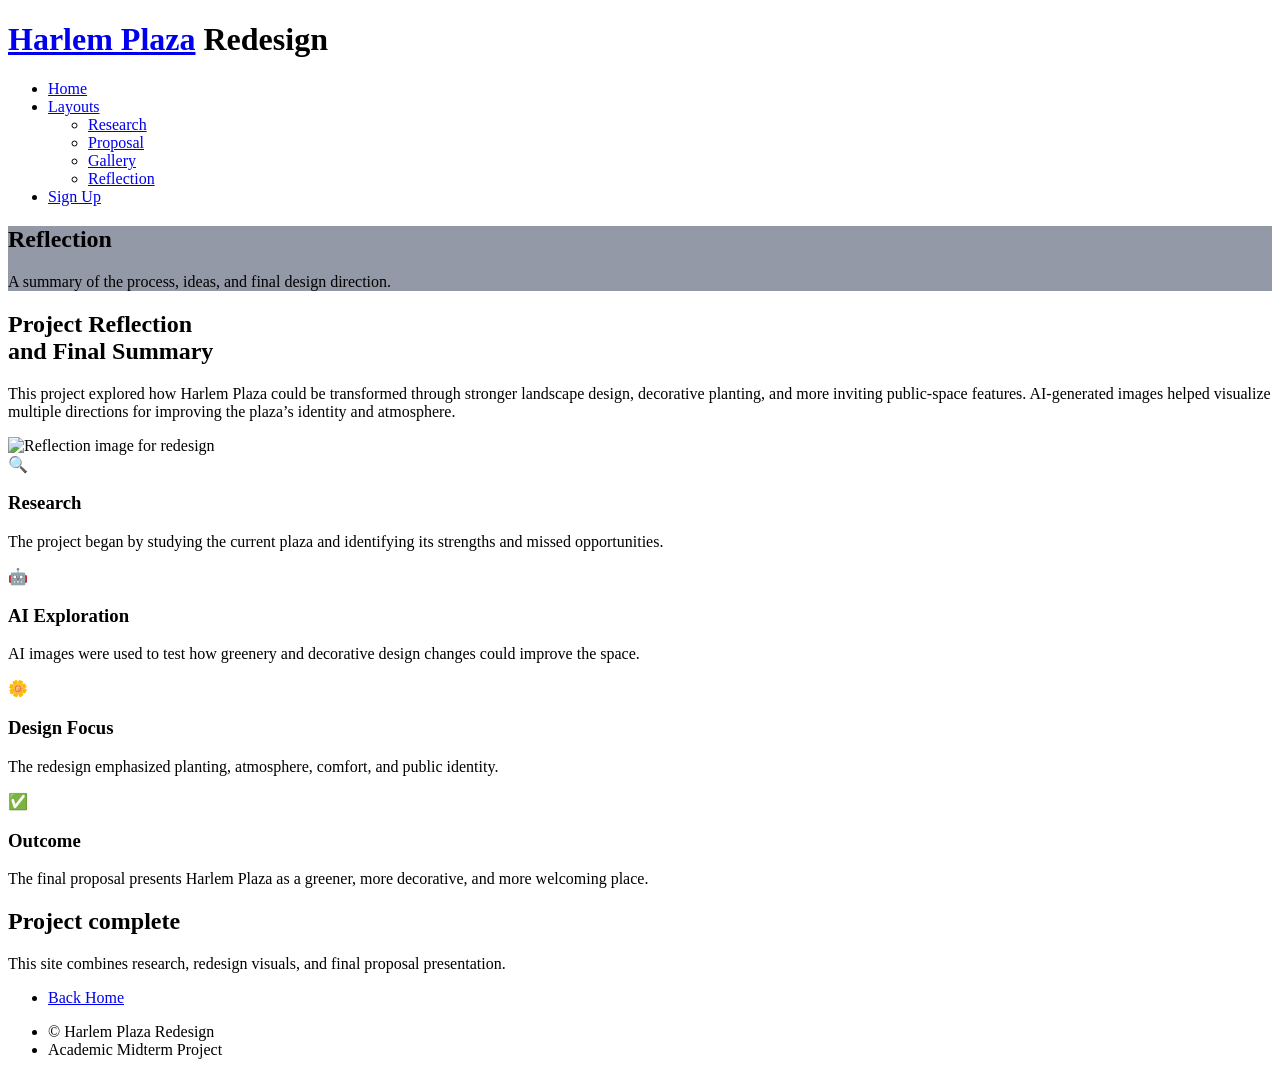
==== contact.html @ 50dc6095 "Add contact.html for project reflection and summary This HTML file outlines the reflection and final" ====
<!DOCTYPE html>
<html lang="en">
<head>
  <meta charset="UTF-8" />
  <meta name="viewport" content="width=device-width, initial-scale=1.0" />
  <title>Reflection | Harlem Plaza Redesign</title>
  <link rel="preconnect" href="https://fonts.googleapis.com">
  <link rel="preconnect" href="https://fonts.gstatic.com" crossorigin>
  <link href="https://fonts.googleapis.com/css2?family=Source+Sans+3:wght@300;400;600;700&display=swap" rel="stylesheet">
  <link rel="stylesheet" href="style.css">
</head>
<body>

  <header id="header" class="alt-header">
    <div class="container nav-container">
      <h1 class="logo dark"><a href="index.html">Harlem Plaza</a> Redesign</h1>
      <nav class="nav dark-nav">
        <ul>
          <li><a href="index.html">Home</a></li>
          <li class="dropdown">
            <a href="#" class="active">Layouts</a>
            <ul class="dropdown-menu">
              <li><a href="research.html">Research</a></li>
              <li><a href="proposal.html">Proposal</a></li>
              <li><a href="gallery.html">Gallery</a></li>
              <li><a href="contact.html">Reflection</a></li>
            </ul>
          </li>
          <li><a href="proposal.html" class="button nav-button dark-outline">Sign Up</a></li>
        </ul>
      </nav>
    </div>
  </header>

  <section class="page-banner" style="background-image: linear-gradient(rgba(39,51,76,0.50), rgba(39,51,76,0.50)), url('images/redesign-2.jpg');">
    <div class="banner-content">
      <h2>Reflection</h2>
      <p>A summary of the process, ideas, and final design direction.</p>
    </div>
  </section>

  <main class="container page-main">

    <section class="box special">
      <header class="major">
        <h2>Project Reflection<br>and Final Summary</h2>
        <p>
          This project explored how Harlem Plaza could be transformed through stronger landscape design,
          decorative planting, and more inviting public-space features. AI-generated images helped visualize
          multiple directions for improving the plaza’s identity and atmosphere.
        </p>
      </header>
      <span class="image featured">
        <img src="images/redesign-1.jpg" alt="Reflection image for redesign">
      </span>
    </section>

    <section class="box special features">
      <div class="features-row">
        <section>
          <span class="icon major accent1">🔍</span>
          <h3>Research</h3>
          <p>The project began by studying the current plaza and identifying its strengths and missed opportunities.</p>
        </section>
        <section>
          <span class="icon major accent2">🤖</span>
          <h3>AI Exploration</h3>
          <p>AI images were used to test how greenery and decorative design changes could improve the space.</p>
        </section>
      </div>
      <div class="features-row">
        <section>
          <span class="icon major accent3">🌼</span>
          <h3>Design Focus</h3>
          <p>The redesign emphasized planting, atmosphere, comfort, and public identity.</p>
        </section>
        <section>
          <span class="icon major accent4">✅</span>
          <h3>Outcome</h3>
          <p>The final proposal presents Harlem Plaza as a greener, more decorative, and more welcoming place.</p>
        </section>
      </div>
    </section>

  </main>

  <section id="cta">
    <h2>Project complete</h2>
    <p>This site combines research, redesign visuals, and final proposal presentation.</p>
    <ul class="actions special">
      <li><a href="index.html" class="button cta-button">Back Home</a></li>
    </ul>
  </section>

  <footer id="footer">
    <ul class="copyright">
      <li>&copy; Harlem Plaza Redesign</li>
      <li>Academic Midterm Project</li>
    </ul>
  </footer>

</body>
</html>
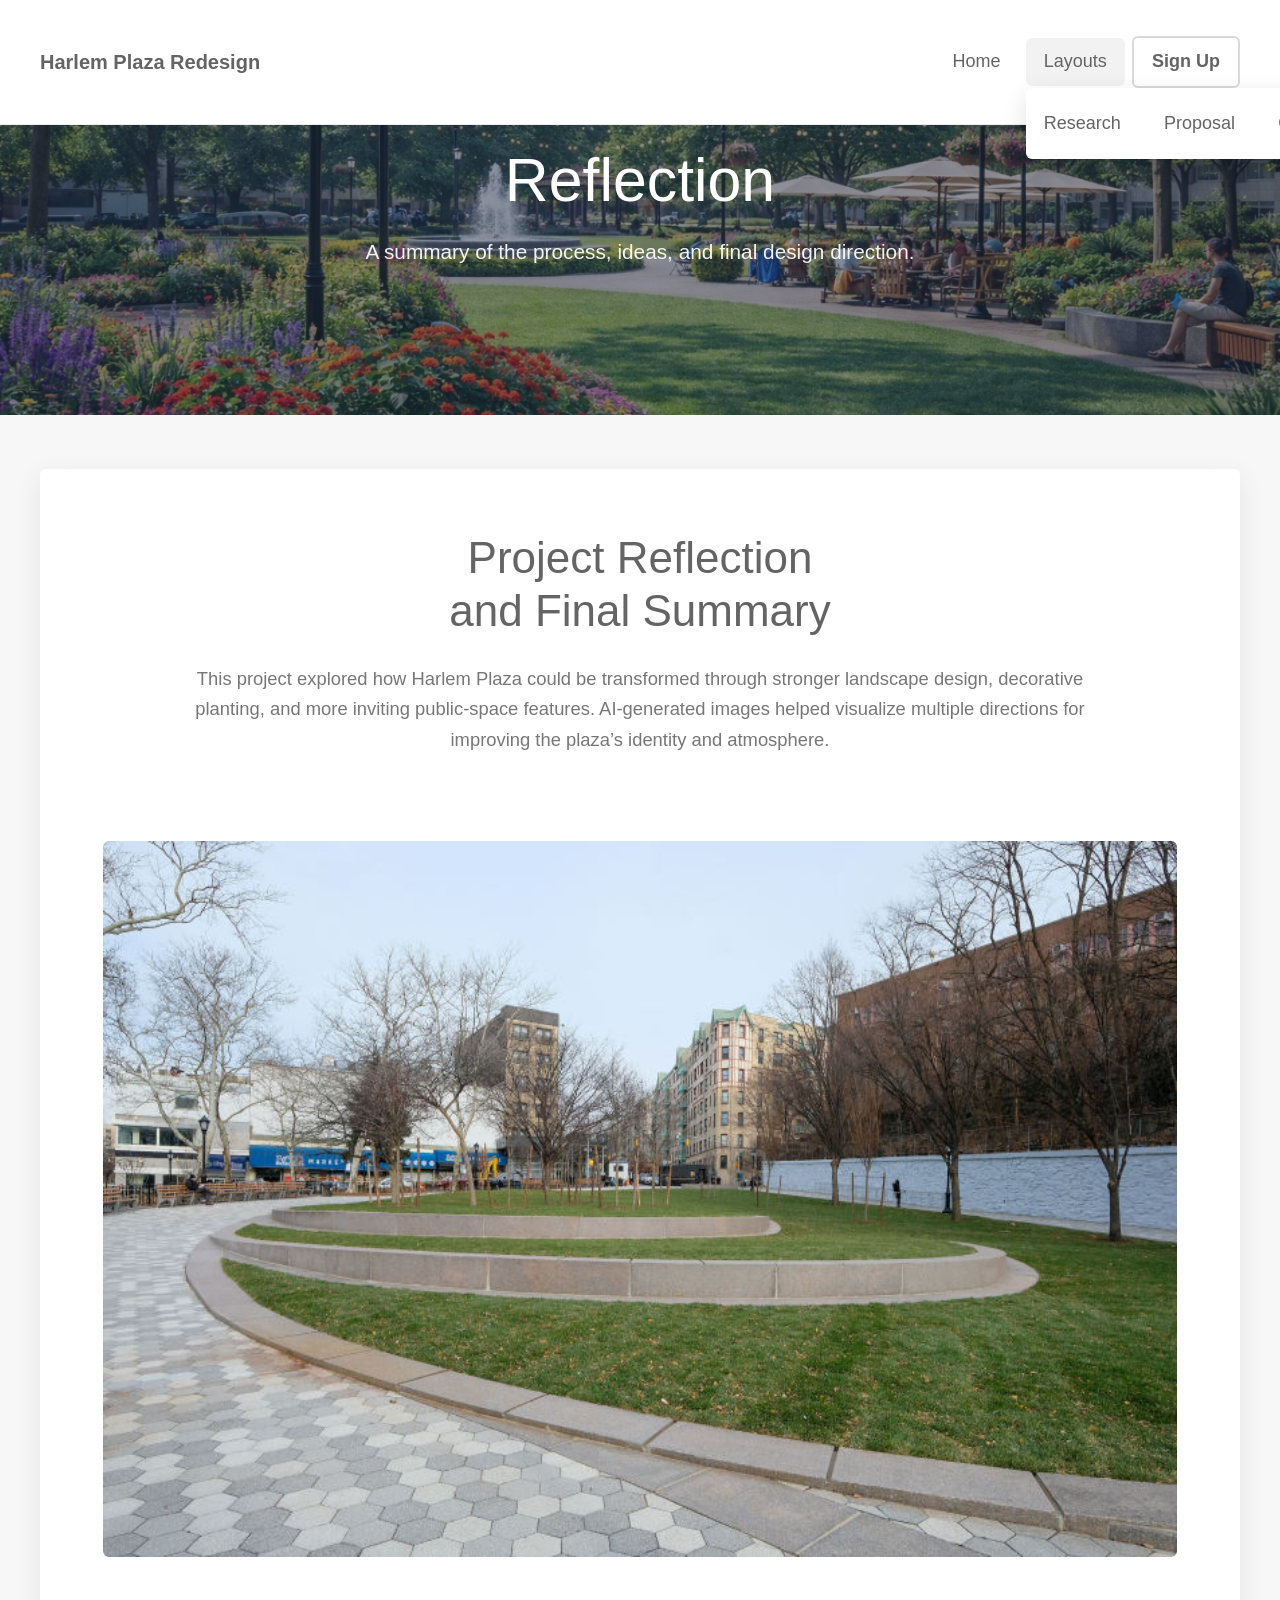
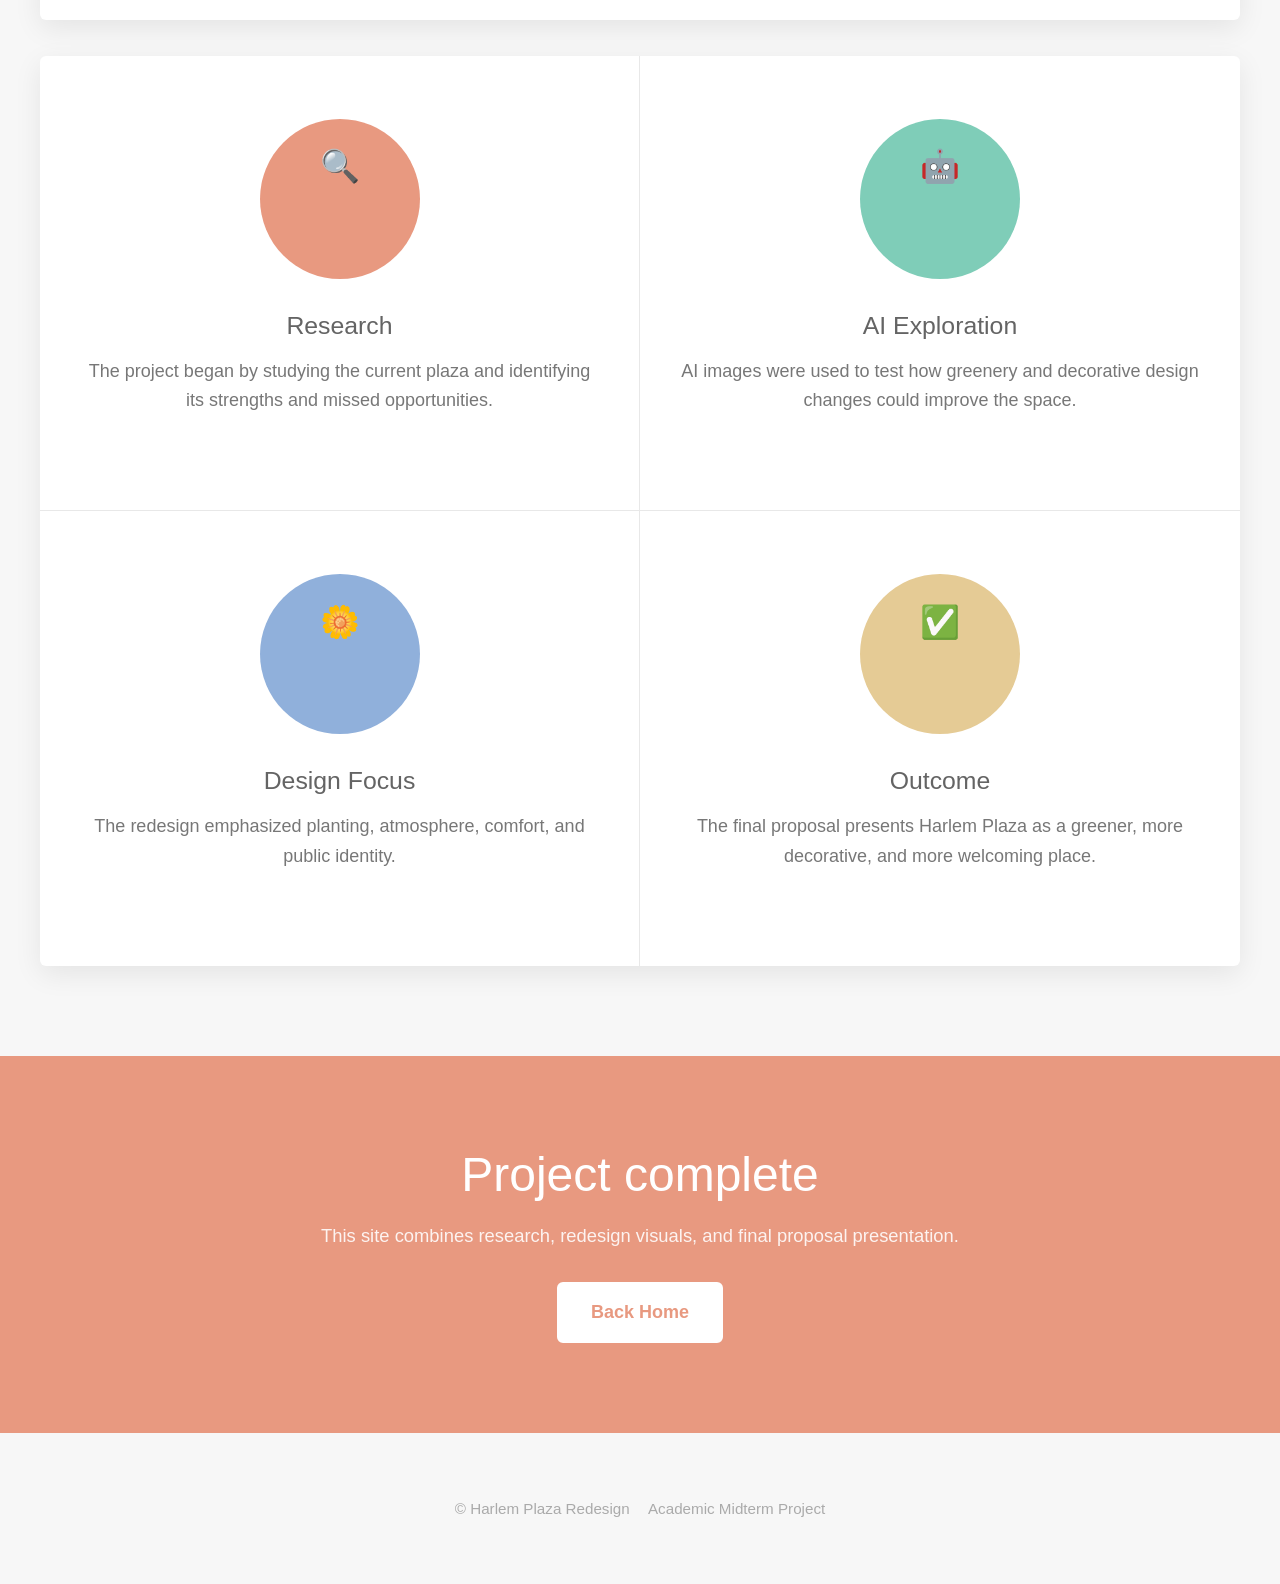
==== commit 0a65dc98: "Update image file formats in contact.html" ====
--- a/contact.html
+++ b/contact.html
@@ -32,7 +32,7 @@
     </div>
   </header>
 
-  <section class="page-banner" style="background-image: linear-gradient(rgba(39,51,76,0.50), rgba(39,51,76,0.50)), url('images/redesign-2.jpg');">
+  <section class="page-banner" style="background-image: linear-gradient(rgba(39,51,76,0.50), rgba(39,51,76,0.50)), url('images/redesign-2.png');">
     <div class="banner-content">
       <h2>Reflection</h2>
       <p>A summary of the process, ideas, and final design direction.</p>
@@ -51,7 +51,7 @@
         </p>
       </header>
       <span class="image featured">
-        <img src="images/redesign-1.jpg" alt="Reflection image for redesign">
+        <img src="images/redesign-1.png" alt="Reflection image for redesign">
       </span>
     </section>
 
--- a/style.css
+++ b/style.css
@@ -0,0 +1,503 @@
+/* Reset */
+
+*,
+*::before,
+*::after {
+  box-sizing: border-box;
+}
+
+html, body, div, span, applet, object, iframe,
+h1, h2, h3, h4, h5, h6, p, blockquote, pre,
+a, abbr, acronym, address, big, cite, code,
+del, dfn, em, img, ins, kbd, q, s, samp,
+small, strike, strong, sub, sup, tt, var,
+b, u, i, center, dl, dt, dd, ol, ul, li,
+fieldset, form, label, legend, table, caption,
+tbody, tfoot, thead, tr, th, td, article,
+aside, canvas, details, embed, figure, figcaption,
+footer, header, hgroup, menu, nav, output,
+ruby, section, summary, time, mark, audio, video {
+  margin: 0;
+  padding: 0;
+  border: 0;
+  font-size: 100%;
+  vertical-align: baseline;
+}
+
+article, aside, details, figcaption, figure,
+footer, header, hgroup, menu, nav, section {
+  display: block;
+}
+
+body {
+  line-height: 1;
+  background: #f7f7f7;
+  color: #777;
+  font-family: "Source Sans 3", sans-serif;
+  font-size: 18px;
+  font-weight: 300;
+  line-height: 1.65;
+}
+
+ol, ul {
+  list-style: none;
+}
+
+a {
+  text-decoration: none;
+  color: inherit;
+}
+
+img {
+  display: block;
+  width: 100%;
+}
+
+h1, h2, h3 {
+  color: #646464;
+  font-weight: 300;
+  line-height: 1.2;
+}
+
+p {
+  margin: 0 0 1.75em 0;
+}
+
+.container {
+  width: min(1200px, calc(100% - 3em));
+  margin: 0 auto;
+}
+
+/* Header */
+
+#header {
+  position: absolute;
+  top: 0;
+  left: 0;
+  width: 100%;
+  z-index: 1000;
+  padding: 2em 0;
+}
+
+.alt-header {
+  position: relative;
+  background: #ffffff;
+  border-bottom: 1px solid #ececec;
+}
+
+.nav-container {
+  display: flex;
+  justify-content: space-between;
+  align-items: center;
+}
+
+.logo {
+  color: #fff;
+  font-size: 1.25rem;
+  font-weight: 600;
+}
+
+.logo a {
+  font-weight: 700;
+}
+
+.logo.dark,
+.logo.dark a {
+  color: #646464;
+}
+
+.nav ul {
+  display: flex;
+  align-items: center;
+  gap: 0.4em;
+}
+
+.nav ul li {
+  position: relative;
+}
+
+.nav ul li a {
+  display: block;
+  padding: 0.5em 1em;
+  border-radius: 6px;
+  color: #fff;
+}
+
+.dark-nav ul li a {
+  color: #646464;
+}
+
+.nav ul li a.active,
+.nav ul li a:hover {
+  background: rgba(255,255,255,0.12);
+}
+
+.dark-nav ul li a.active,
+.dark-nav ul li a:hover {
+  background: #f2f2f2;
+}
+
+.dropdown-menu {
+  display: none;
+  position: absolute;
+  top: 2.8em;
+  left: 0;
+  min-width: 210px;
+  background: #fff;
+  border-radius: 6px;
+  box-shadow: 0 8px 25px rgba(0,0,0,0.12);
+  padding: 0.65em 0;
+  z-index: 999;
+}
+
+.dropdown:hover .dropdown-menu {
+  display: block;
+}
+
+.dropdown-menu li a {
+  color: #646464 !important;
+  padding: 0.65em 1.1em;
+  border-radius: 0;
+}
+
+.dropdown-menu li a:hover {
+  background: #f4f4f4 !important;
+}
+
+.button {
+  display: inline-block;
+  border: solid 2px rgba(255,255,255,0.45);
+  color: #fff;
+  border-radius: 6px;
+  padding: 0.75em 1.8em;
+  font-weight: 600;
+  transition: 0.2s ease;
+}
+
+.button:hover {
+  background: rgba(255,255,255,0.1);
+}
+
+.primary {
+  background: #fff;
+  color: #e89980 !important;
+  border-color: #fff;
+}
+
+.primary:hover {
+  background: rgba(255,255,255,0.95);
+}
+
+.alt {
+  color: #6b89c9 !important;
+  border-color: #e5e5e5;
+  background: transparent;
+}
+
+.alt:hover {
+  background: #f7f7f7;
+}
+
+.nav-button {
+  padding: 0.7em 1.4em;
+}
+
+.dark-outline {
+  color: #646464 !important;
+  border-color: #d9d9d9;
+}
+
+.dark-outline:hover {
+  background: #f5f5f5;
+}
+
+/* Banner */
+
+#banner,
+.page-banner {
+  background-size: cover;
+  background-position: center center;
+  background-repeat: no-repeat;
+  text-align: center;
+  color: #fff;
+}
+
+#banner {
+  padding: 14em 2em 12em 2em;
+}
+
+.page-banner {
+  padding: 8em 2em 6em 2em;
+}
+
+.banner-content {
+  max-width: 900px;
+  margin: 0 auto;
+}
+
+#banner h2,
+.page-banner h2 {
+  color: #fff;
+  font-size: 3.8rem;
+  margin-bottom: 0.3em;
+}
+
+#banner p,
+.page-banner p {
+  color: rgba(255,255,255,0.92);
+  font-size: 1.3rem;
+  margin-bottom: 1.8em;
+}
+
+.actions {
+  display: flex;
+  gap: 1em;
+  justify-content: center;
+  flex-wrap: wrap;
+}
+
+.special {
+  text-align: center;
+}
+
+/* Main boxes */
+
+#main {
+  margin-top: -7em;
+  position: relative;
+  z-index: 2;
+  padding-bottom: 3em;
+}
+
+.page-main {
+  padding-top: 3em;
+  padding-bottom: 3em;
+}
+
+.box {
+  background: #fff;
+  border-radius: 6px;
+  box-shadow: 0 8px 28px rgba(0,0,0,0.08);
+  margin-bottom: 2em;
+  padding: 3.5em;
+}
+
+.major {
+  padding-bottom: 2em;
+}
+
+.major h2 {
+  font-size: 2.75rem;
+  margin-bottom: 0.6em;
+}
+
+.major p {
+  max-width: 900px;
+  margin-left: auto;
+  margin-right: auto;
+  font-size: 1.15rem;
+}
+
+.image.featured {
+  display: block;
+  overflow: hidden;
+  border-radius: 6px;
+  margin-top: 1em;
+}
+
+/* Features */
+
+.features {
+  padding: 0;
+  overflow: hidden;
+}
+
+.features-row {
+  display: grid;
+  grid-template-columns: 1fr 1fr;
+}
+
+.features-row section {
+  padding: 3.5em 2.25em;
+  border-top: 1px solid #e8e8e8;
+}
+
+.features-row:first-child section {
+  border-top: 0;
+}
+
+.features-row section:first-child {
+  border-right: 1px solid #e8e8e8;
+}
+
+.icon.major {
+  display: inline-flex;
+  align-items: center;
+  justify-content: center;
+  width: 5em;
+  height: 5em;
+  border-radius: 50%;
+  font-size: 2rem;
+  color: #fff;
+  margin-bottom: 1em;
+}
+
+.accent1 { background: #e89980; }
+.accent2 { background: #7fcdb8; }
+.accent3 { background: #90b0db; }
+.accent4 { background: #e5cb95; }
+
+.features h3,
+.gallery-text h3,
+.box h3 {
+  font-size: 1.55rem;
+  margin-bottom: 0.65em;
+}
+
+/* Row cards */
+
+.row {
+  display: flex;
+  gap: 2em;
+}
+
+.col-6 {
+  width: 50%;
+}
+
+/* CTA */
+
+#cta {
+  background: #e89980;
+  color: rgba(255,255,255,0.88);
+  text-align: center;
+  padding: 5em 2em;
+}
+
+#cta h2 {
+  color: #fff;
+  font-size: 3rem;
+  margin-bottom: 0.35em;
+}
+
+#cta p {
+  font-size: 1.15rem;
+  margin-bottom: 1.7em;
+}
+
+.cta-button {
+  background: #fff;
+  color: #e89980 !important;
+  border-color: #fff;
+}
+
+/* Footer */
+
+#footer {
+  text-align: center;
+  padding: 3.5em 2em;
+}
+
+.copyright {
+  display: flex;
+  justify-content: center;
+  gap: 1.2em;
+  flex-wrap: wrap;
+  color: #aaa;
+  font-size: 0.95rem;
+}
+
+/* Gallery */
+
+.gallery-grid {
+  display: grid;
+  grid-template-columns: repeat(2, 1fr);
+  gap: 2em;
+  margin-bottom: 2em;
+}
+
+.gallery-card {
+  background: #fff;
+  border-radius: 6px;
+  overflow: hidden;
+  box-shadow: 0 8px 28px rgba(0,0,0,0.08);
+}
+
+.gallery-card img {
+  height: 320px;
+  object-fit: cover;
+}
+
+.gallery-text {
+  padding: 1.5em;
+}
+
+.gallery-text p {
+  margin-bottom: 0;
+}
+
+/* Responsive */
+
+@media screen and (max-width: 980px) {
+  .row,
+  .features-row,
+  .gallery-grid {
+    grid-template-columns: 1fr;
+    display: grid;
+  }
+
+  .col-6 {
+    width: 100%;
+  }
+
+  .features-row section:first-child {
+    border-right: 0;
+  }
+
+  #main {
+    margin-top: -4em;
+  }
+
+  .nav-container {
+    flex-direction: column;
+    gap: 1em;
+  }
+
+  .nav ul {
+    flex-wrap: wrap;
+    justify-content: center;
+  }
+}
+
+@media screen and (max-width: 640px) {
+  body {
+    font-size: 16px;
+  }
+
+  #banner {
+    padding: 10em 1.25em 7em 1.25em;
+  }
+
+  .page-banner {
+    padding: 6em 1.25em 4em 1.25em;
+  }
+
+  #banner h2,
+  .page-banner h2 {
+    font-size: 2.6rem;
+  }
+
+  #banner p,
+  .page-banner p {
+    font-size: 1.1rem;
+  }
+
+  .box {
+    padding: 2em 1.25em;
+  }
+
+  .major h2,
+  #cta h2 {
+    font-size: 2.1rem;
+  }
+}
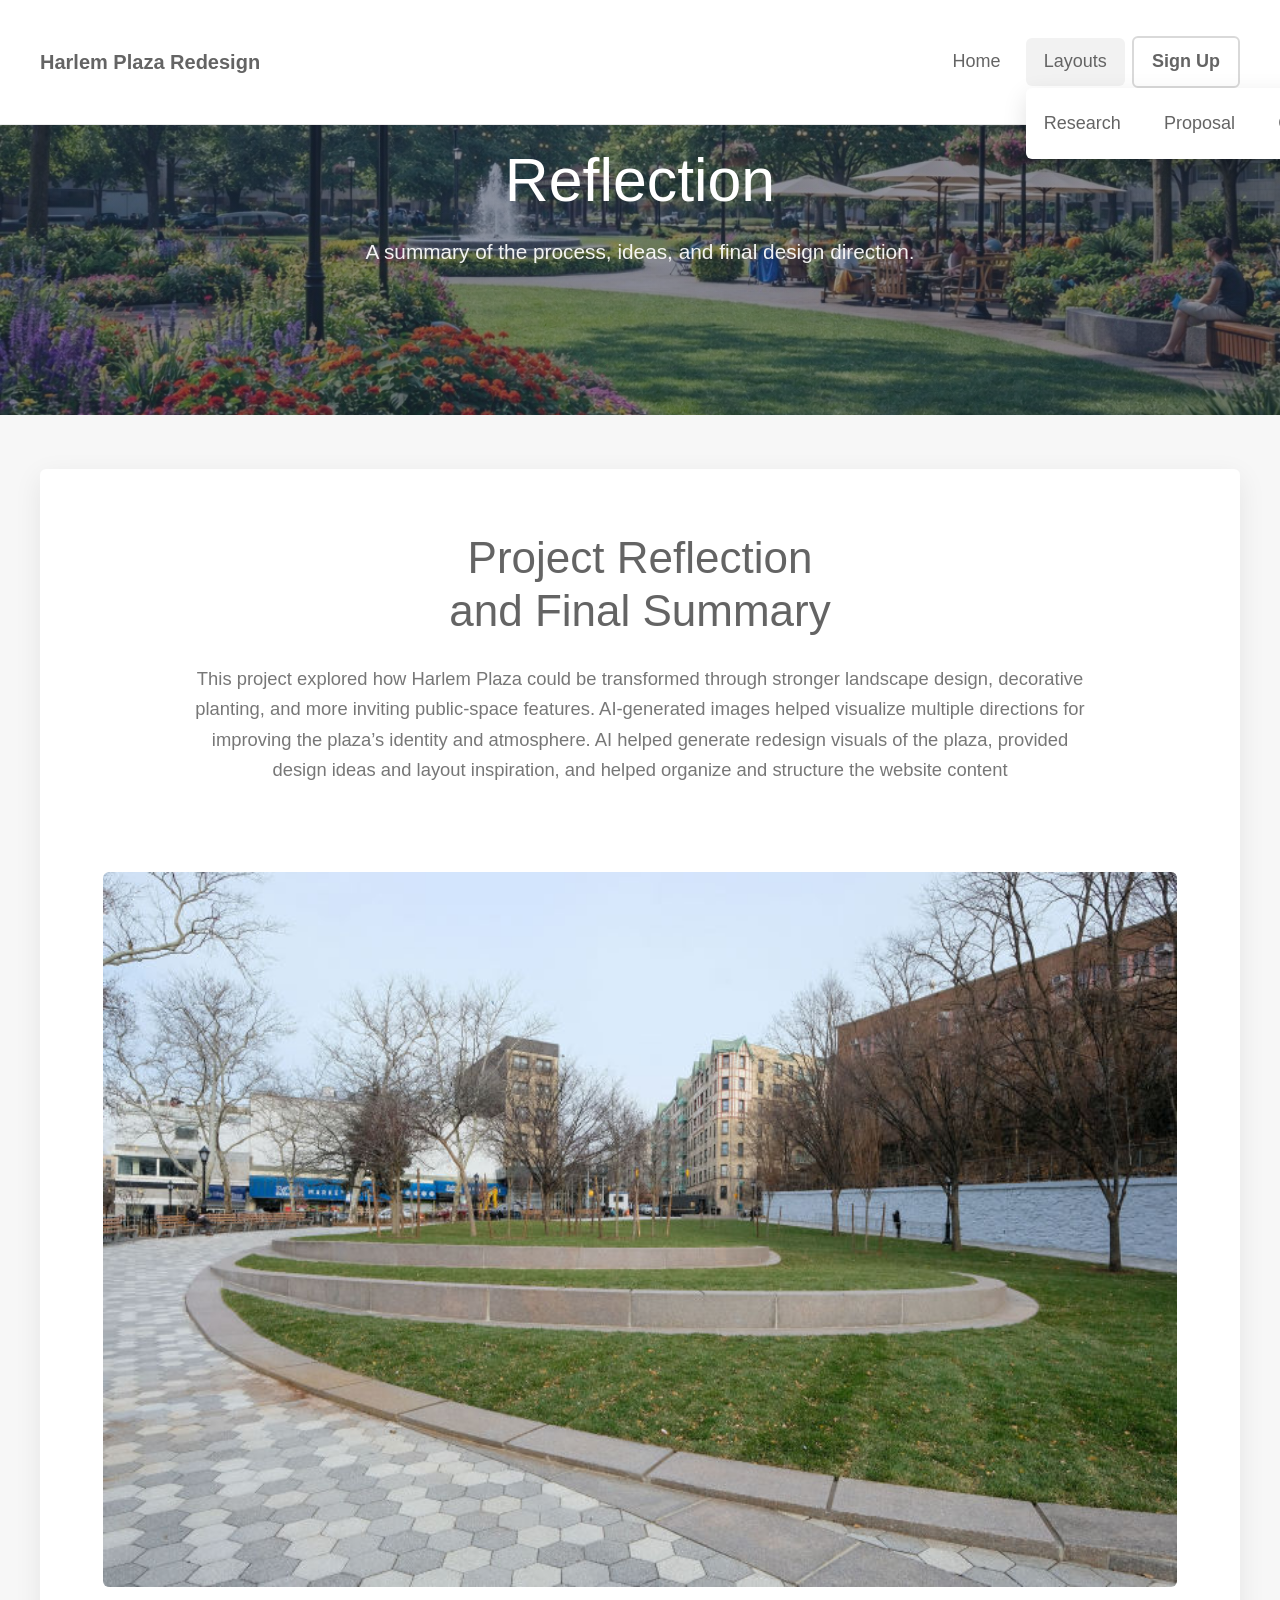
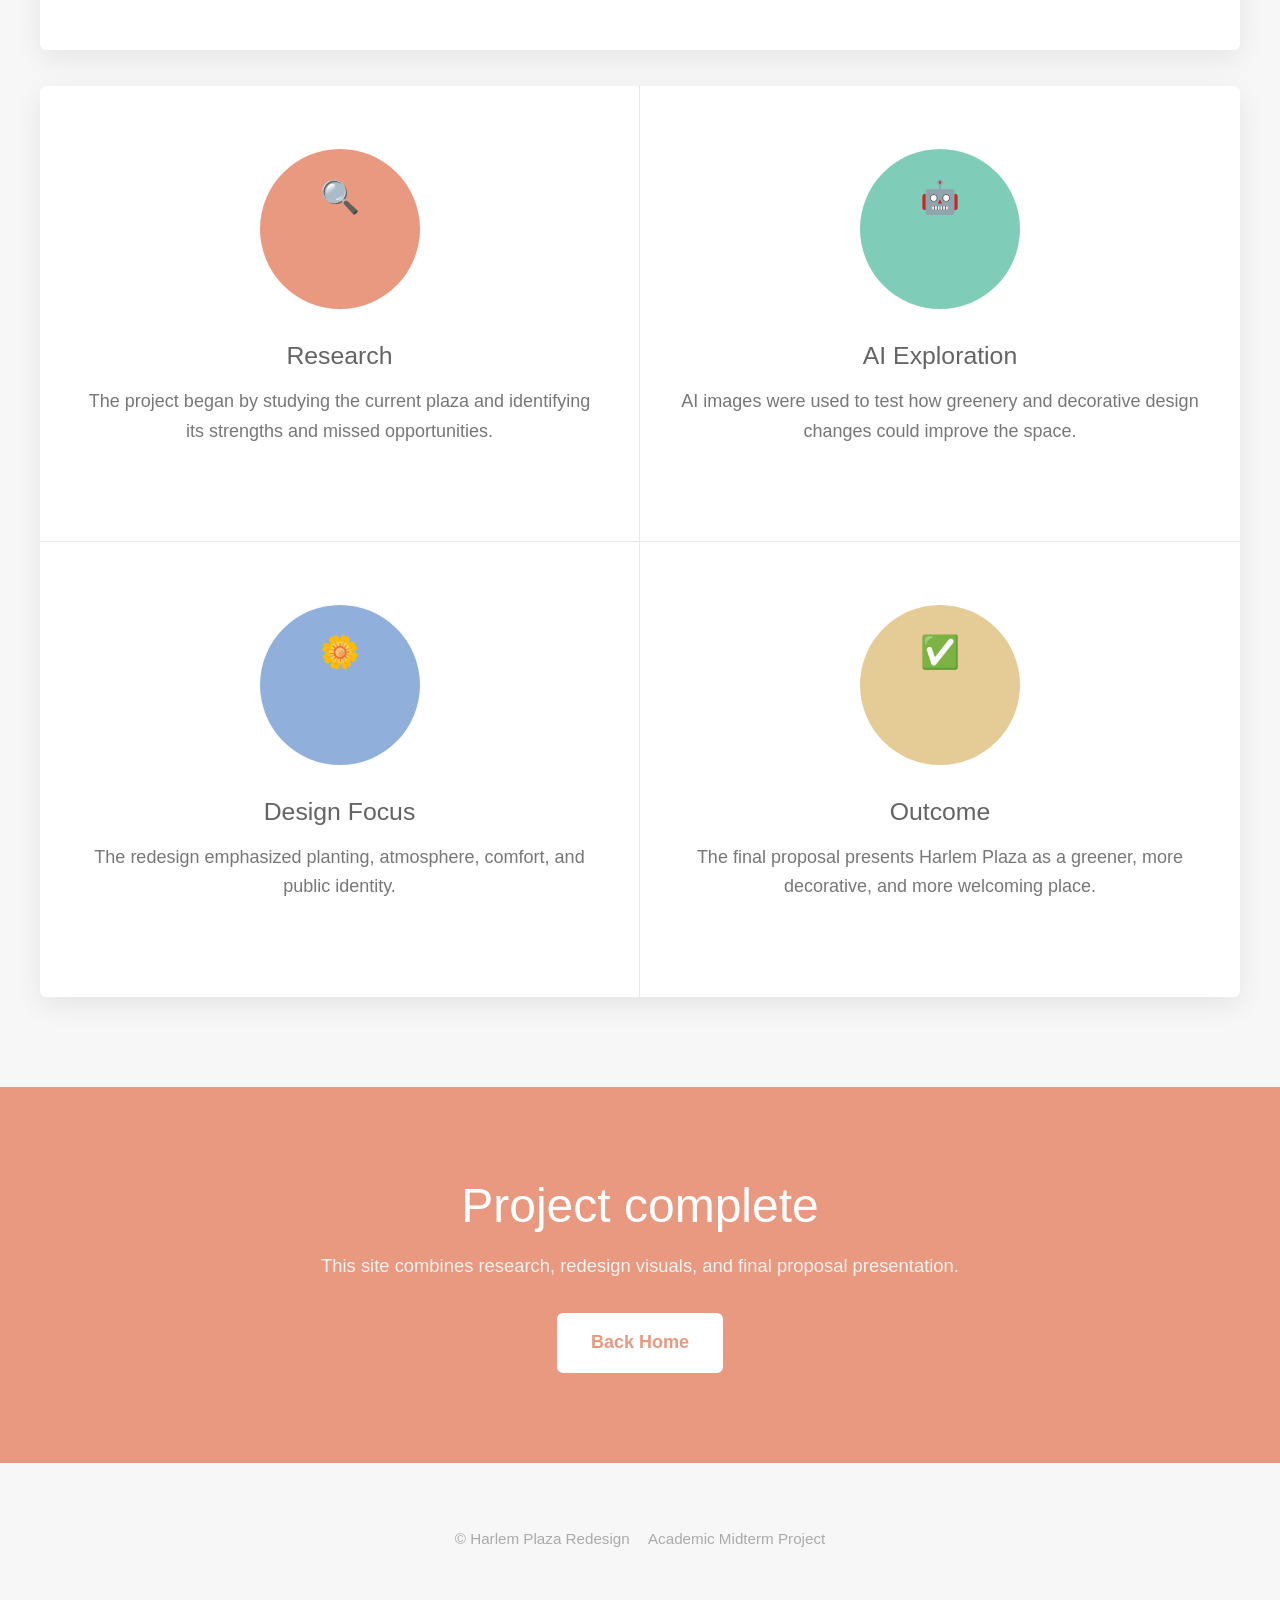
==== commit b3e5bac4: "Enhance project summary with AI contributions Expanded the project summary to include AI's role in g" ====
--- a/contact.html
+++ b/contact.html
@@ -47,7 +47,7 @@
         <p>
           This project explored how Harlem Plaza could be transformed through stronger landscape design,
           decorative planting, and more inviting public-space features. AI-generated images helped visualize
-          multiple directions for improving the plaza’s identity and atmosphere.
+          multiple directions for improving the plaza’s identity and atmosphere. AI helped generate redesign visuals of the plaza, provided design ideas and layout inspiration, and helped organize and structure the website content
         </p>
       </header>
       <span class="image featured">
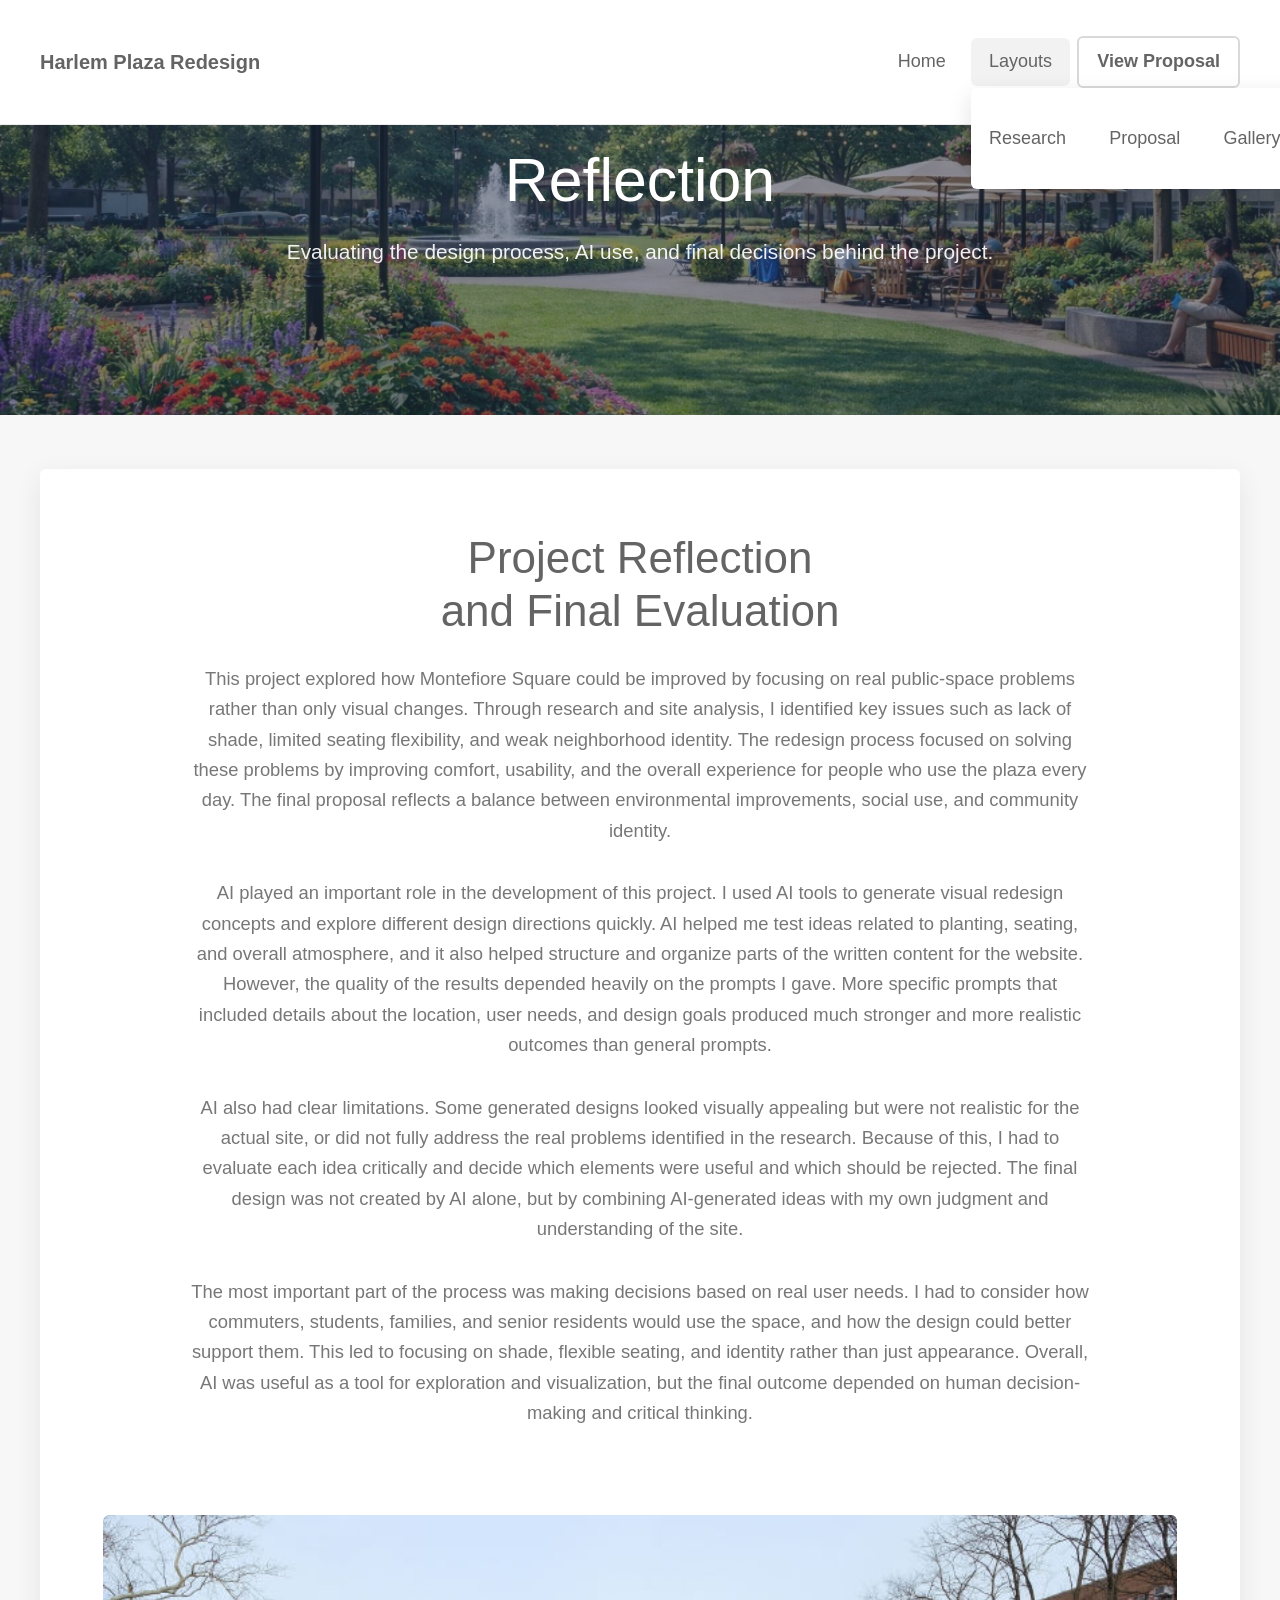
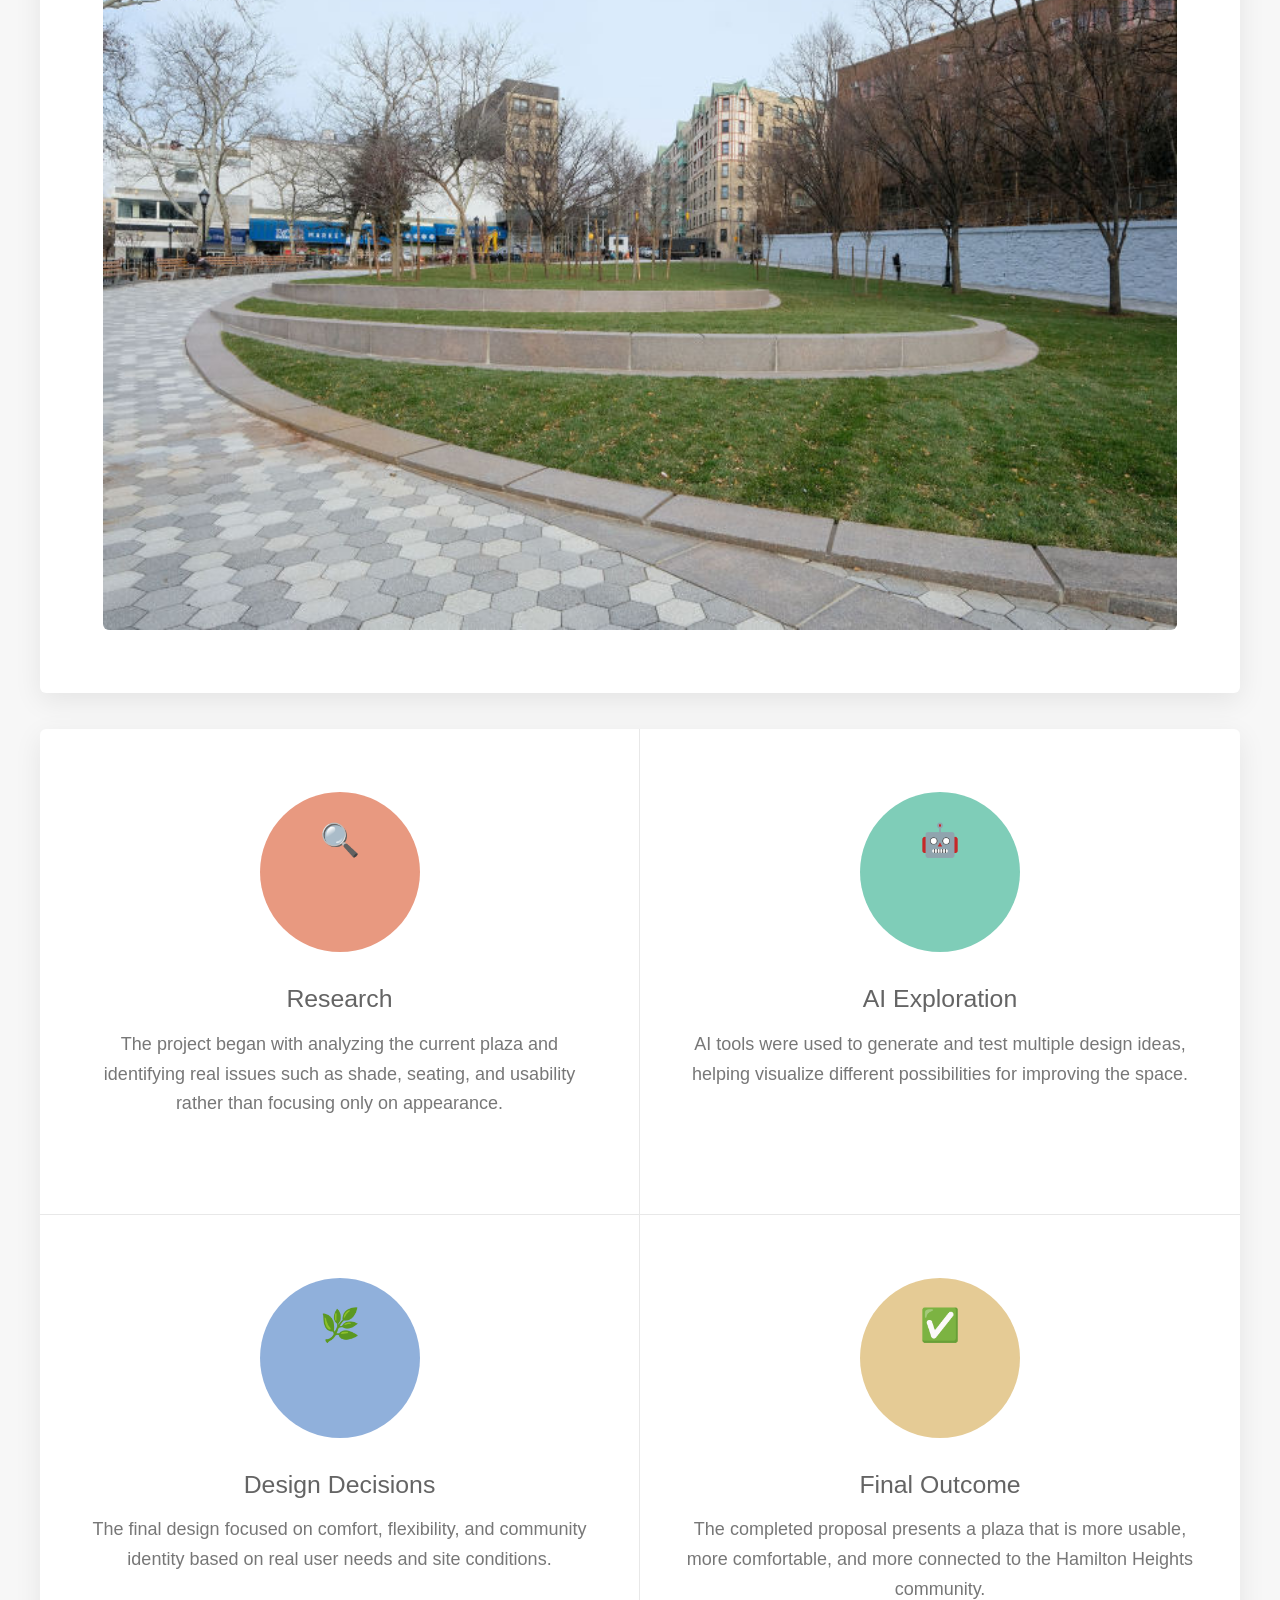
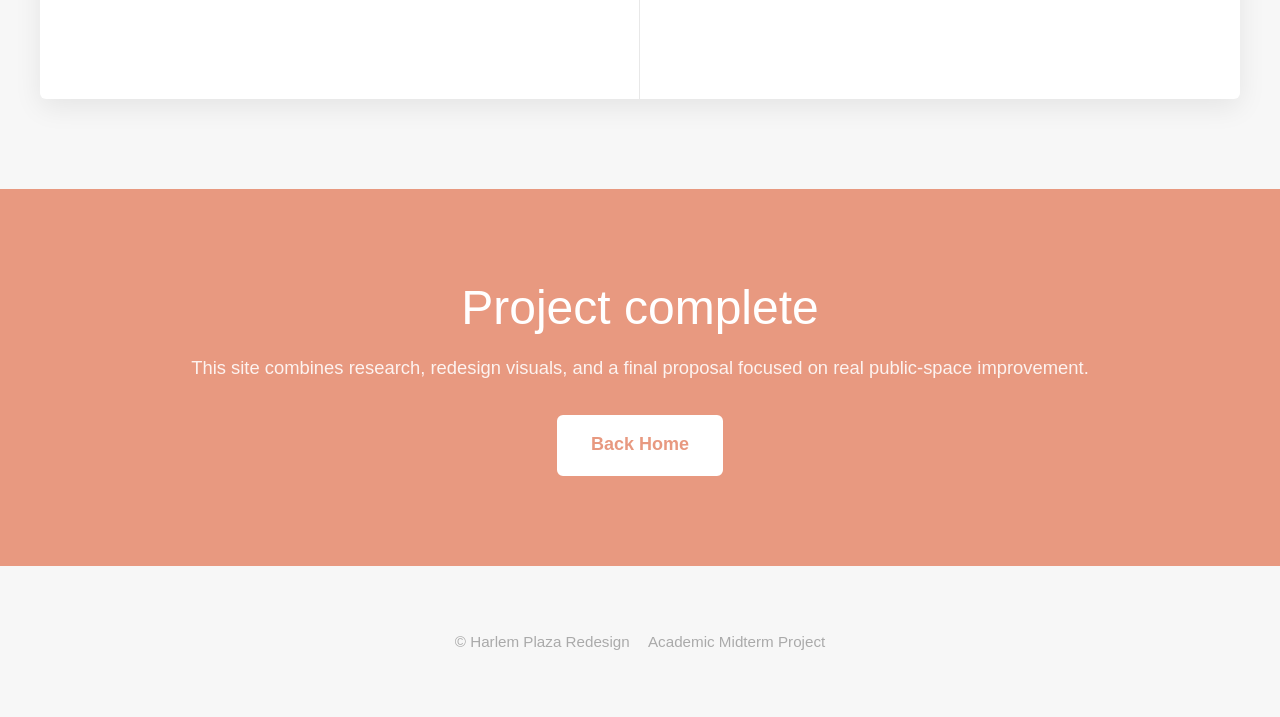
==== commit 02164902: "Revise contact.html for clarity and content updates Updated content to reflect a focus on real publi" ====
--- a/contact.html
+++ b/contact.html
@@ -24,9 +24,10 @@
               <li><a href="proposal.html">Proposal</a></li>
               <li><a href="gallery.html">Gallery</a></li>
               <li><a href="contact.html">Reflection</a></li>
+              <li><a href="design-options.html">Design Options</a></li>
             </ul>
           </li>
-          <li><a href="proposal.html" class="button nav-button dark-outline">Sign Up</a></li>
+          <li><a href="proposal.html" class="button nav-button dark-outline">View Proposal</a></li>
         </ul>
       </nav>
     </div>
@@ -35,7 +36,7 @@
   <section class="page-banner" style="background-image: linear-gradient(rgba(39,51,76,0.50), rgba(39,51,76,0.50)), url('images/redesign-2.png');">
     <div class="banner-content">
       <h2>Reflection</h2>
-      <p>A summary of the process, ideas, and final design direction.</p>
+      <p>Evaluating the design process, AI use, and final decisions behind the project.</p>
     </div>
   </section>
 
@@ -43,13 +44,24 @@
 
     <section class="box special">
       <header class="major">
-        <h2>Project Reflection<br>and Final Summary</h2>
+        <h2>Project Reflection<br>and Final Evaluation</h2>
         <p>
-          This project explored how Harlem Plaza could be transformed through stronger landscape design,
-          decorative planting, and more inviting public-space features. AI-generated images helped visualize
-          multiple directions for improving the plaza’s identity and atmosphere. AI helped generate redesign visuals of the plaza, provided design ideas and layout inspiration, and helped organize and structure the website content
+          This project explored how Montefiore Square could be improved by focusing on real public-space problems rather than only visual changes. Through research and site analysis, I identified key issues such as lack of shade, limited seating flexibility, and weak neighborhood identity. The redesign process focused on solving these problems by improving comfort, usability, and the overall experience for people who use the plaza every day. The final proposal reflects a balance between environmental improvements, social use, and community identity.
+        </p>
+
+        <p>
+          AI played an important role in the development of this project. I used AI tools to generate visual redesign concepts and explore different design directions quickly. AI helped me test ideas related to planting, seating, and overall atmosphere, and it also helped structure and organize parts of the written content for the website. However, the quality of the results depended heavily on the prompts I gave. More specific prompts that included details about the location, user needs, and design goals produced much stronger and more realistic outcomes than general prompts.
+        </p>
+
+        <p>
+          AI also had clear limitations. Some generated designs looked visually appealing but were not realistic for the actual site, or did not fully address the real problems identified in the research. Because of this, I had to evaluate each idea critically and decide which elements were useful and which should be rejected. The final design was not created by AI alone, but by combining AI-generated ideas with my own judgment and understanding of the site.
+        </p>
+
+        <p>
+          The most important part of the process was making decisions based on real user needs. I had to consider how commuters, students, families, and senior residents would use the space, and how the design could better support them. This led to focusing on shade, flexible seating, and identity rather than just appearance. Overall, AI was useful as a tool for exploration and visualization, but the final outcome depended on human decision-making and critical thinking.
         </p>
       </header>
+
       <span class="image featured">
         <img src="images/redesign-1.png" alt="Reflection image for redesign">
       </span>
@@ -60,24 +72,24 @@
         <section>
           <span class="icon major accent1">🔍</span>
           <h3>Research</h3>
-          <p>The project began by studying the current plaza and identifying its strengths and missed opportunities.</p>
+          <p>The project began with analyzing the current plaza and identifying real issues such as shade, seating, and usability rather than focusing only on appearance.</p>
         </section>
         <section>
           <span class="icon major accent2">🤖</span>
           <h3>AI Exploration</h3>
-          <p>AI images were used to test how greenery and decorative design changes could improve the space.</p>
+          <p>AI tools were used to generate and test multiple design ideas, helping visualize different possibilities for improving the space.</p>
         </section>
       </div>
       <div class="features-row">
         <section>
-          <span class="icon major accent3">🌼</span>
-          <h3>Design Focus</h3>
-          <p>The redesign emphasized planting, atmosphere, comfort, and public identity.</p>
+          <span class="icon major accent3">🌿</span>
+          <h3>Design Decisions</h3>
+          <p>The final design focused on comfort, flexibility, and community identity based on real user needs and site conditions.</p>
         </section>
         <section>
           <span class="icon major accent4">✅</span>
-          <h3>Outcome</h3>
-          <p>The final proposal presents Harlem Plaza as a greener, more decorative, and more welcoming place.</p>
+          <h3>Final Outcome</h3>
+          <p>The completed proposal presents a plaza that is more usable, more comfortable, and more connected to the Hamilton Heights community.</p>
         </section>
       </div>
     </section>
@@ -86,7 +98,7 @@
 
   <section id="cta">
     <h2>Project complete</h2>
-    <p>This site combines research, redesign visuals, and final proposal presentation.</p>
+    <p>This site combines research, redesign visuals, and a final proposal focused on real public-space improvement.</p>
     <ul class="actions special">
       <li><a href="index.html" class="button cta-button">Back Home</a></li>
     </ul>
